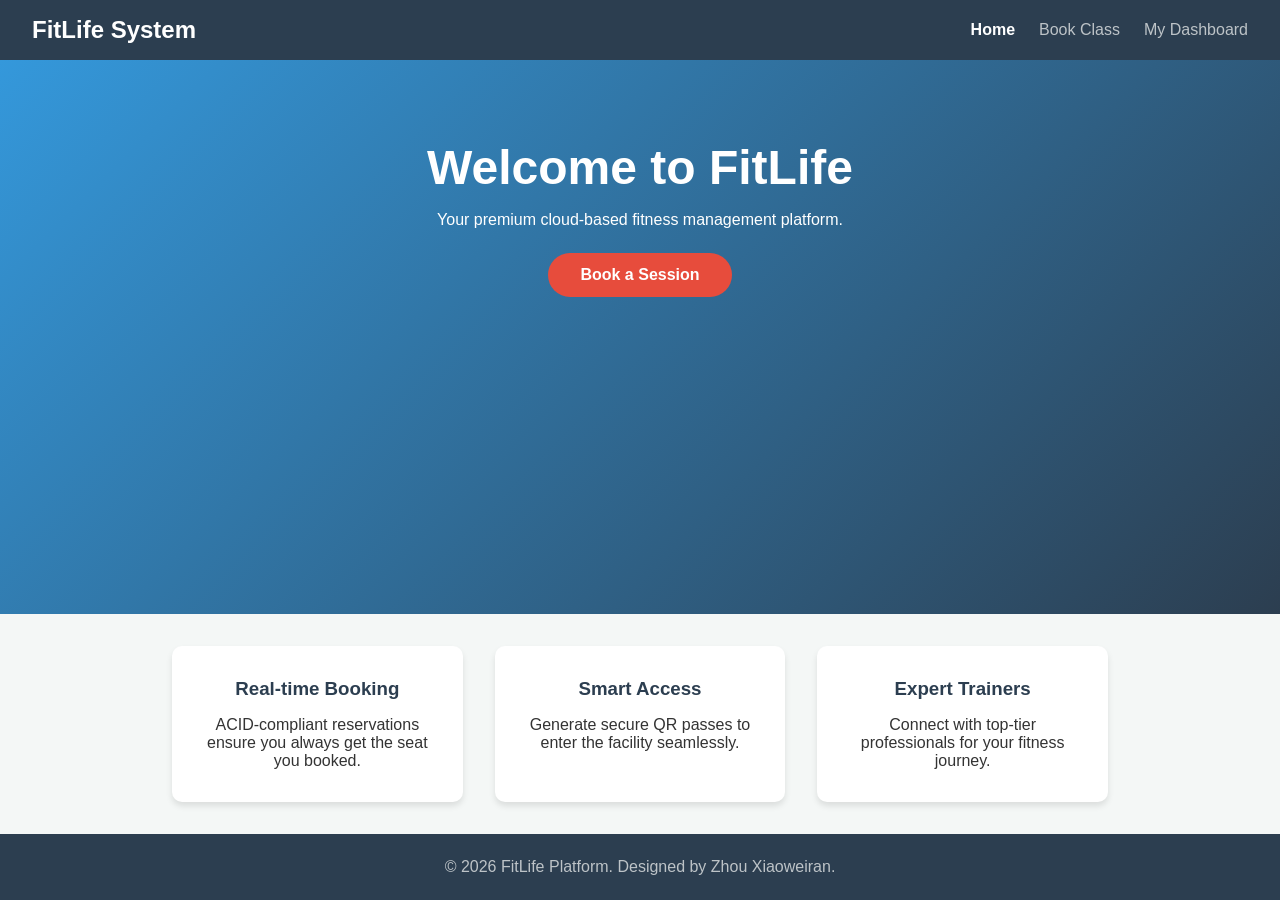
==== index.html @ 56607016 "Add files via upload" ====
<!DOCTYPE html>
<html lang="en">
<head>
    <meta charset="UTF-8">
    <meta name="viewport" content="width=device-width, initial-scale=1.0">
    <title>FitLife Cloud Fitness - Home</title>
    <link rel="stylesheet" href="style.css">
</head>
<body>
    <nav class="navbar">
        <div class="logo">FitLife System</div>
        <ul class="nav-links">
            <li><a href="index.html" class="active">Home</a></li>
            <li><a href="classes.html">Book Class</a></li>
            <li><a href="dashboard.html">My Dashboard</a></li>
        </ul>
    </nav>

    <header class="hero">
        <div class="hero-content">
            <h1>Welcome to FitLife</h1>
            <p>Your premium cloud-based fitness management platform.</p>
            <a href="classes.html" class="btn">Book a Session</a>
        </div>
    </header>

    <section class="features">
        <div class="card">
            <h3>Real-time Booking</h3>
            <p>ACID-compliant reservations ensure you always get the seat you booked.</p>
        </div>
        <div class="card">
            <h3>Smart Access</h3>
            <p>Generate secure QR passes to enter the facility seamlessly.</p>
        </div>
        <div class="card">
            <h3>Expert Trainers</h3>
            <p>Connect with top-tier professionals for your fitness journey.</p>
        </div>
    </section>

    <footer>
        <p>&copy; 2026 FitLife Platform. Designed by Zhou Xiaoweiran.</p>
    </footer>
</body>
</html>
---- style.css ----
* {
    margin: 0;
    padding: 0;
    box-sizing: border-box;
    font-family: 'Segoe UI', Tahoma, Geneva, Verdana, sans-serif;
}

body {
    background-color: #f4f7f6;
    color: #333;
    display: flex;
    flex-direction: column;
    min-height: 100vh;
}

.navbar {
    display: flex;
    justify-content: space-between;
    align-items: center;
    background-color: #2c3e50;
    padding: 1rem 2rem;
    color: white;
}

.logo {
    font-size: 1.5rem;
    font-weight: bold;
}

.nav-links {
    list-style: none;
    display: flex;
    gap: 1.5rem;
}

.nav-links a {
    color: #bdc3c7;
    text-decoration: none;
    transition: color 0.3s;
}

.nav-links a:hover, .nav-links a.active {
    color: #fff;
    font-weight: bold;
}

.hero {
    background: linear-gradient(135deg, #3498db, #2c3e50);
    color: white;
    text-align: center;
    padding: 5rem 2rem;
    flex-grow: 1;
}

.hero-content h1 {
    font-size: 3rem;
    margin-bottom: 1rem;
}

.btn {
    display: inline-block;
    padding: 0.8rem 2rem;
    background-color: #e74c3c;
    color: white;
    text-decoration: none;
    border-radius: 25px;
    margin-top: 1.5rem;
    font-weight: bold;
    transition: background 0.3s;
    border: none;
    cursor: pointer;
}

.btn:hover {
    background-color: #c0392b;
}

.container {
    padding: 3rem 2rem;
    max-width: 1000px;
    margin: 0 auto;
    flex-grow: 1;
    width: 100%;
}

.features, .class-list, .dashboard-grid {
    display: grid;
    grid-template-columns: repeat(auto-fit, minmax(250px, 1fr));
    gap: 2rem;
    padding: 2rem;
    max-width: 1000px;
    margin: 0 auto;
}

.card {
    background: white;
    padding: 2rem;
    border-radius: 10px;
    box-shadow: 0 4px 6px rgba(0,0,0,0.1);
    text-align: center;
}

.card h3 {
    color: #2c3e50;
    margin-bottom: 1rem;
}

.class-card {
    background: white;
    padding: 1.5rem;
    border-radius: 8px;
    box-shadow: 0 2px 5px rgba(0,0,0,0.1);
    display: flex;
    flex-direction: column;
    justify-content: space-between;
}

.class-card .meta {
    color: #7f8c8d;
    font-size: 0.9rem;
    margin: 1rem 0;
}

.badge {
    background-color: #3498db;
    color: white;
    padding: 0.2rem 0.5rem;
    border-radius: 4px;
    font-size: 0.8rem;
}
.badge.green { background-color: #2ecc71; }

.qr-card {
    display: flex;
    flex-direction: column;
    align-items: center;
}
.qr-placeholder {
    margin: 1rem 0;
    padding: 1rem;
    background: #ecf0f1;
    border-radius: 10px;
}

#myBookingsList {
    list-style: none;
    text-align: left;
}
#myBookingsList li {
    padding: 1rem 0;
    border-bottom: 1px solid #eee;
}

footer {
    text-align: center;
    padding: 1.5rem;
    background-color: #2c3e50;
    color: #bdc3c7;
    margin-top: auto;
}
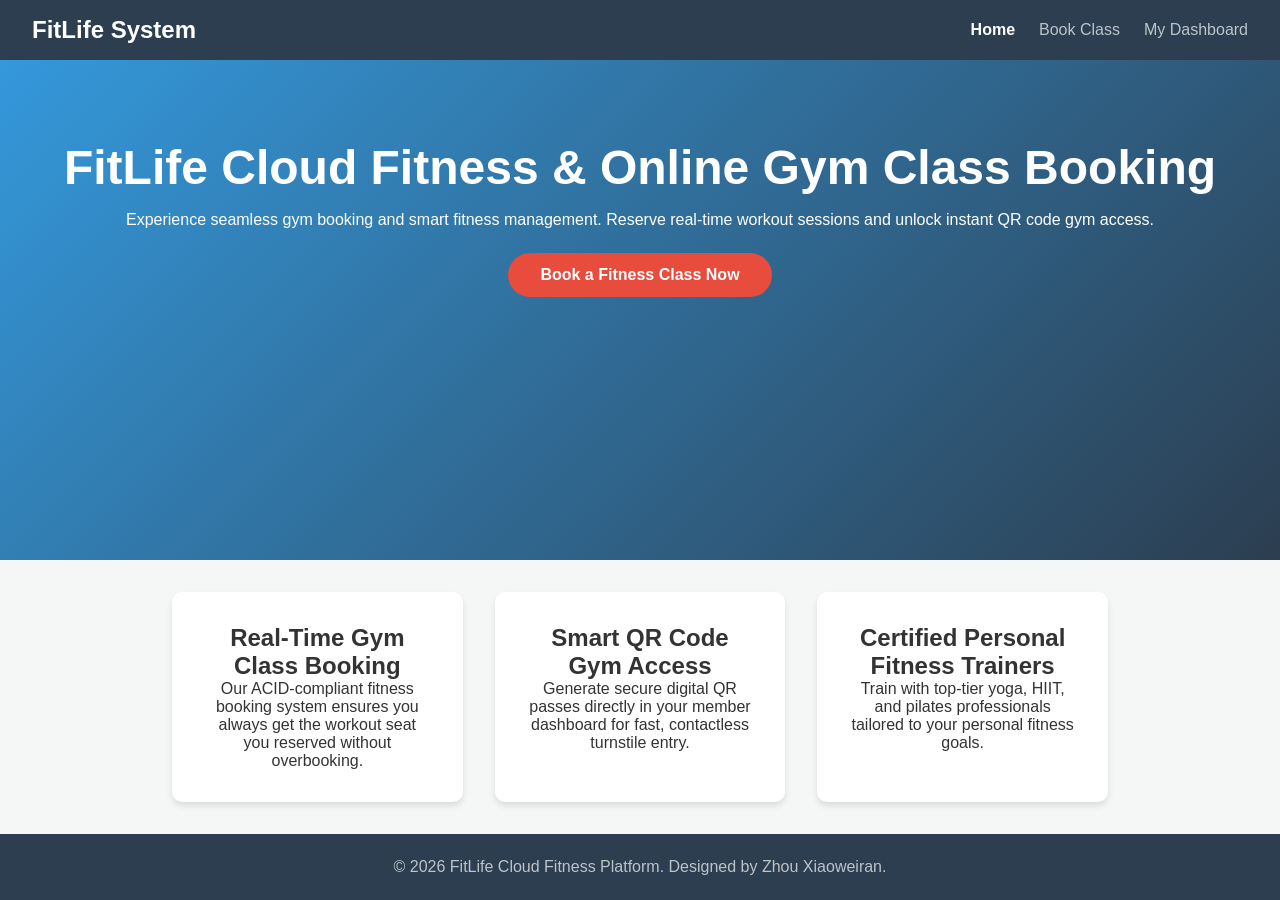
==== commit 294251d3: "Add files via upload" ====
--- a/index.html
+++ b/index.html
@@ -3,7 +3,8 @@
 <head>
     <meta charset="UTF-8">
     <meta name="viewport" content="width=device-width, initial-scale=1.0">
-    <title>FitLife Cloud Fitness - Home</title>
+    <title>FitLife Gym | Online Fitness Class Booking & Cloud Platform</title>
+    <meta name="description" content="Book gym classes online with FitLife. Real-time workout scheduling, smart QR code gym access, and expert fitness trainers. Reserve your spot today!">
     <link rel="stylesheet" href="style.css">
 </head>
 <body>
@@ -18,29 +19,29 @@
 
     <header class="hero">
         <div class="hero-content">
-            <h1>Welcome to FitLife</h1>
-            <p>Your premium cloud-based fitness management platform.</p>
-            <a href="classes.html" class="btn">Book a Session</a>
+            <h1>FitLife Cloud Fitness & Online Gym Class Booking</h1>
+            <p>Experience seamless gym booking and smart fitness management. Reserve real-time workout sessions and unlock instant QR code gym access.</p>
+            <a href="classes.html" class="btn">Book a Fitness Class Now</a>
         </div>
     </header>
 
     <section class="features">
         <div class="card">
-            <h3>Real-time Booking</h3>
-            <p>ACID-compliant reservations ensure you always get the seat you booked.</p>
+            <h2>Real-Time Gym Class Booking</h2>
+            <p>Our ACID-compliant fitness booking system ensures you always get the workout seat you reserved without overbooking.</p>
         </div>
         <div class="card">
-            <h3>Smart Access</h3>
-            <p>Generate secure QR passes to enter the facility seamlessly.</p>
+            <h2>Smart QR Code Gym Access</h2>
+            <p>Generate secure digital QR passes directly in your member dashboard for fast, contactless turnstile entry.</p>
         </div>
         <div class="card">
-            <h3>Expert Trainers</h3>
-            <p>Connect with top-tier professionals for your fitness journey.</p>
+            <h2>Certified Personal Fitness Trainers</h2>
+            <p>Train with top-tier yoga, HIIT, and pilates professionals tailored to your personal fitness goals.</p>
         </div>
     </section>
 
     <footer>
-        <p>&copy; 2026 FitLife Platform. Designed by Zhou Xiaoweiran.</p>
+        <p>&copy; 2026 FitLife Cloud Fitness Platform. Designed by Zhou Xiaoweiran.</p>
     </footer>
 </body>
 </html>
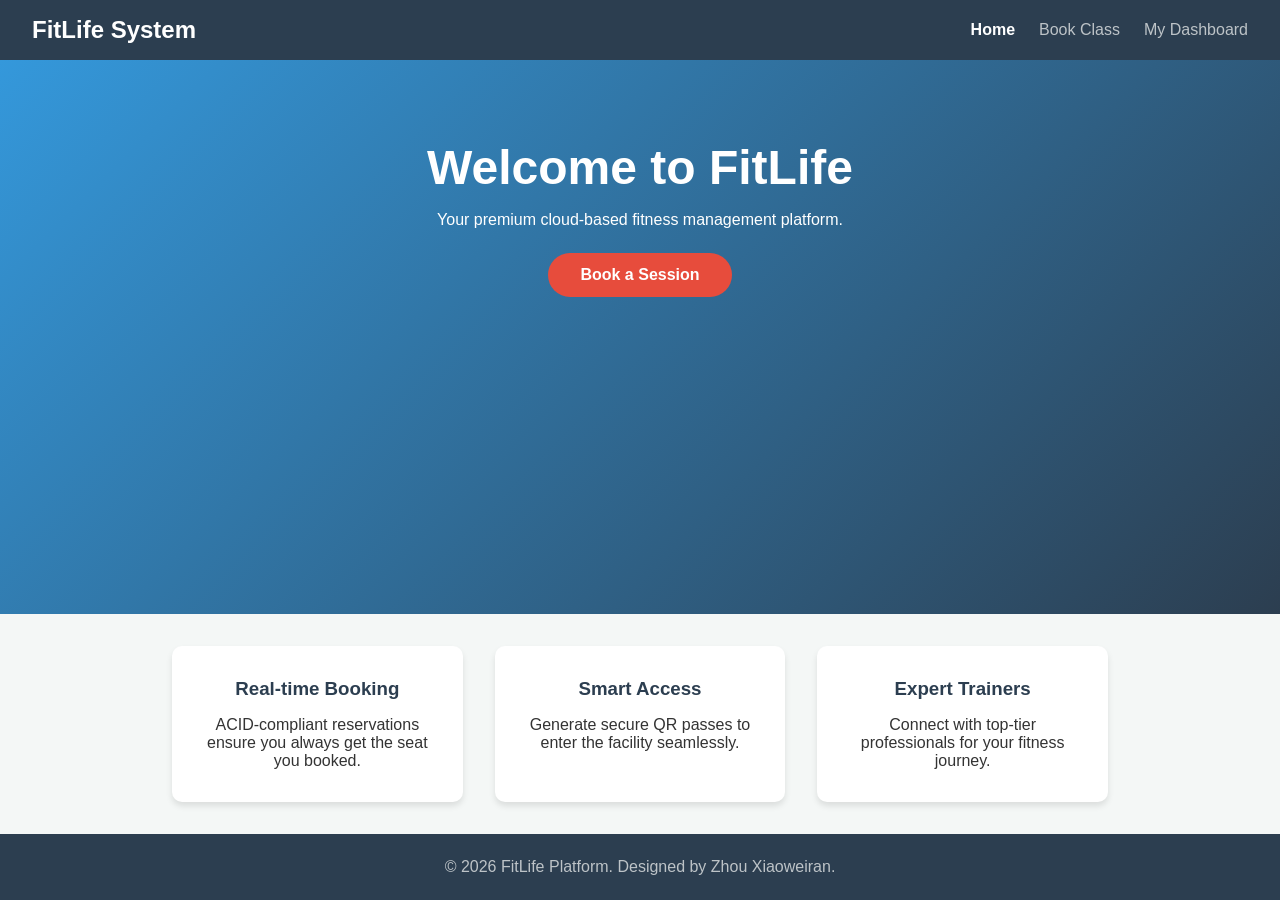
==== commit 0ff1fe10: "Add files via upload" ====
--- a/index.html
+++ b/index.html
@@ -3,8 +3,7 @@
 <head>
     <meta charset="UTF-8">
     <meta name="viewport" content="width=device-width, initial-scale=1.0">
-    <title>FitLife Gym | Online Fitness Class Booking & Cloud Platform</title>
-    <meta name="description" content="Book gym classes online with FitLife. Real-time workout scheduling, smart QR code gym access, and expert fitness trainers. Reserve your spot today!">
+    <title>FitLife Cloud Fitness - Home</title>
     <link rel="stylesheet" href="style.css">
 </head>
 <body>
@@ -19,29 +18,29 @@
 
     <header class="hero">
         <div class="hero-content">
-            <h1>FitLife Cloud Fitness & Online Gym Class Booking</h1>
-            <p>Experience seamless gym booking and smart fitness management. Reserve real-time workout sessions and unlock instant QR code gym access.</p>
-            <a href="classes.html" class="btn">Book a Fitness Class Now</a>
+            <h1>Welcome to FitLife</h1>
+            <p>Your premium cloud-based fitness management platform.</p>
+            <a href="classes.html" class="btn">Book a Session</a>
         </div>
     </header>
 
     <section class="features">
         <div class="card">
-            <h2>Real-Time Gym Class Booking</h2>
-            <p>Our ACID-compliant fitness booking system ensures you always get the workout seat you reserved without overbooking.</p>
+            <h3>Real-time Booking</h3>
+            <p>ACID-compliant reservations ensure you always get the seat you booked.</p>
         </div>
         <div class="card">
-            <h2>Smart QR Code Gym Access</h2>
-            <p>Generate secure digital QR passes directly in your member dashboard for fast, contactless turnstile entry.</p>
+            <h3>Smart Access</h3>
+            <p>Generate secure QR passes to enter the facility seamlessly.</p>
         </div>
         <div class="card">
-            <h2>Certified Personal Fitness Trainers</h2>
-            <p>Train with top-tier yoga, HIIT, and pilates professionals tailored to your personal fitness goals.</p>
+            <h3>Expert Trainers</h3>
+            <p>Connect with top-tier professionals for your fitness journey.</p>
         </div>
     </section>
 
     <footer>
-        <p>&copy; 2026 FitLife Cloud Fitness Platform. Designed by Zhou Xiaoweiran.</p>
+        <p>&copy; 2026 FitLife Platform. Designed by Zhou Xiaoweiran.</p>
     </footer>
 </body>
 </html>
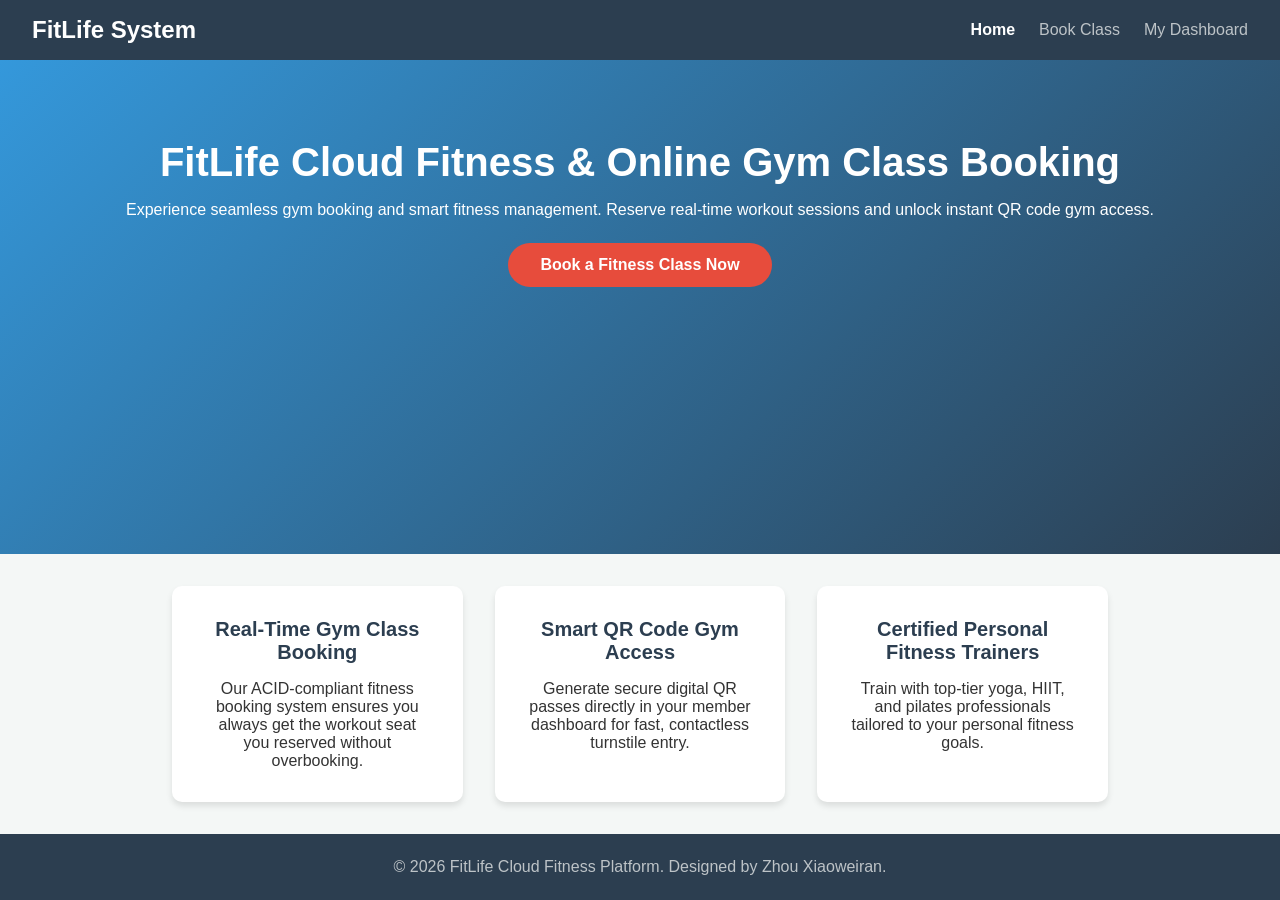
==== commit 3b23aa8f: "Add files via upload" ====
--- a/index.html
+++ b/index.html
@@ -3,7 +3,8 @@
 <head>
     <meta charset="UTF-8">
     <meta name="viewport" content="width=device-width, initial-scale=1.0">
-    <title>FitLife Cloud Fitness - Home</title>
+    <title>FitLife Gym | Online Fitness Class Booking & Cloud Platform</title>
+    <meta name="description" content="Book gym classes online with FitLife. Real-time workout scheduling, smart QR code gym access, and expert fitness trainers. Reserve your spot today!">
     <link rel="stylesheet" href="style.css">
 </head>
 <body>
@@ -18,29 +19,29 @@
 
     <header class="hero">
         <div class="hero-content">
-            <h1>Welcome to FitLife</h1>
-            <p>Your premium cloud-based fitness management platform.</p>
-            <a href="classes.html" class="btn">Book a Session</a>
+            <h1>FitLife Cloud Fitness & Online Gym Class Booking</h1>
+            <p>Experience seamless gym booking and smart fitness management. Reserve real-time workout sessions and unlock instant QR code gym access.</p>
+            <a href="classes.html" class="btn">Book a Fitness Class Now</a>
         </div>
     </header>
 
     <section class="features">
         <div class="card">
-            <h3>Real-time Booking</h3>
-            <p>ACID-compliant reservations ensure you always get the seat you booked.</p>
+            <h2>Real-Time Gym Class Booking</h2>
+            <p>Our ACID-compliant fitness booking system ensures you always get the workout seat you reserved without overbooking.</p>
         </div>
         <div class="card">
-            <h3>Smart Access</h3>
-            <p>Generate secure QR passes to enter the facility seamlessly.</p>
+            <h2>Smart QR Code Gym Access</h2>
+            <p>Generate secure digital QR passes directly in your member dashboard for fast, contactless turnstile entry.</p>
         </div>
         <div class="card">
-            <h3>Expert Trainers</h3>
-            <p>Connect with top-tier professionals for your fitness journey.</p>
+            <h2>Certified Personal Fitness Trainers</h2>
+            <p>Train with top-tier yoga, HIIT, and pilates professionals tailored to your personal fitness goals.</p>
         </div>
     </section>
 
     <footer>
-        <p>&copy; 2026 FitLife Platform. Designed by Zhou Xiaoweiran.</p>
+        <p>&copy; 2026 FitLife Cloud Fitness Platform. Designed by Zhou Xiaoweiran.</p>
     </footer>
 </body>
 </html>
--- a/style.css
+++ b/style.css
@@ -53,7 +53,7 @@
 }
 
 .hero-content h1 {
-    font-size: 3rem;
+    font-size: 2.5rem;
     margin-bottom: 1rem;
 }
 
@@ -100,9 +100,10 @@
     text-align: center;
 }
 
-.card h3 {
+.card h2, .card h3 {
     color: #2c3e50;
     margin-bottom: 1rem;
+    font-size: 1.25rem;
 }
 
 .class-card {
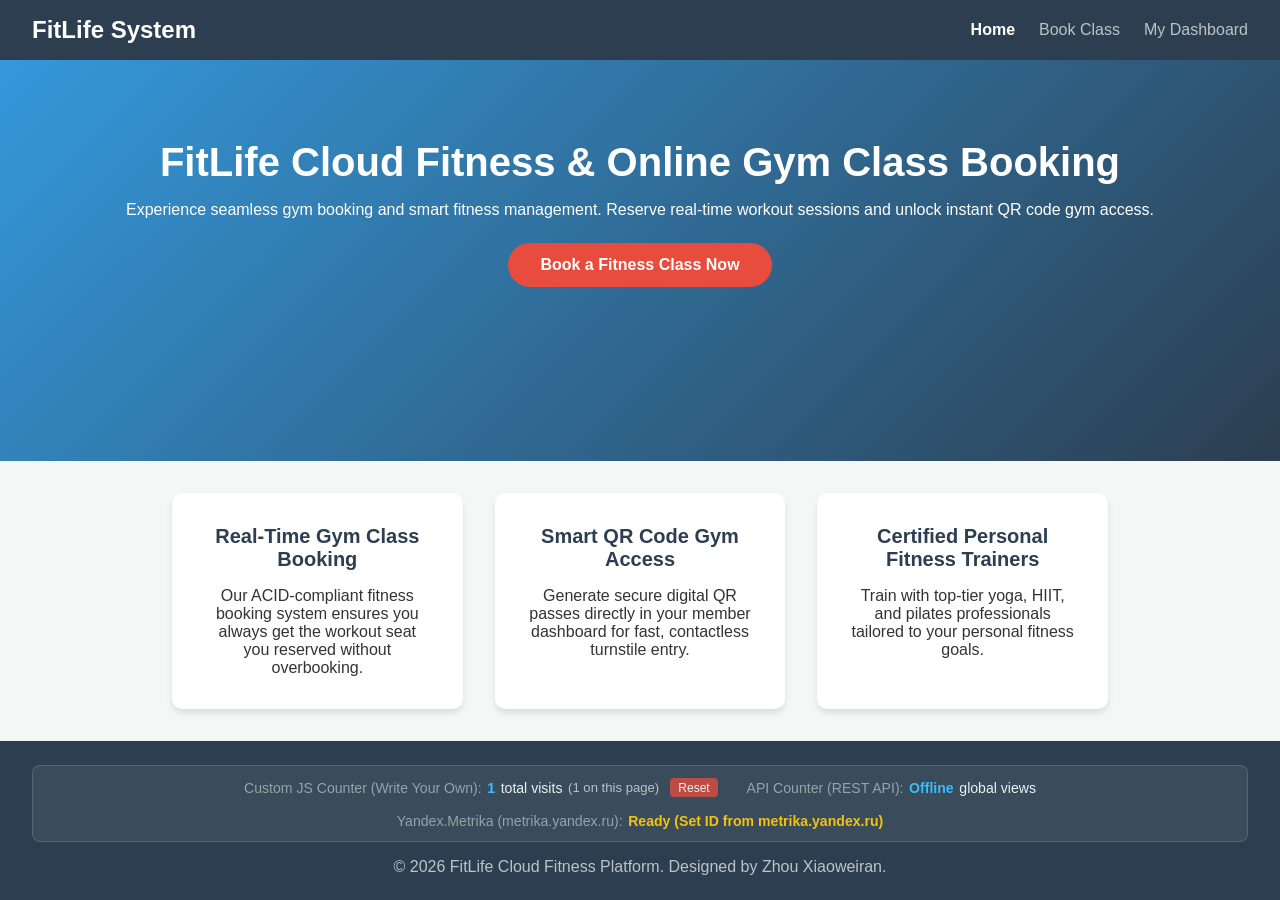
==== commit 2fd96f05: "Add files via upload" ====
--- a/index.html
+++ b/index.html
@@ -6,8 +6,28 @@
     <title>FitLife Gym | Online Fitness Class Booking & Cloud Platform</title>
     <meta name="description" content="Book gym classes online with FitLife. Real-time workout scheduling, smart QR code gym access, and expert fitness trainers. Reserve your spot today!">
     <link rel="stylesheet" href="style.css">
+    <!-- Yandex.Metrika counter (https://metrika.yandex.ru) -->
+    <!-- TODO: Replace 0 with your real Counter ID from metrika.yandex.ru (e.g., 98765432) -->
+    <script type="text/javascript">
+        window.YANDEX_METRIKA_ID = 0;
+        if (window.YANDEX_METRIKA_ID) {
+            (function(m,e,t,r,i,k,a){m[i]=m[i]||function(){(m[i].a=m[i].a||[]).push(arguments)};
+            m[i].l=1*new Date();
+            for (var j = 0; j < document.scripts.length; j++) {if (document.scripts[j].src === r) { return; }}
+            k=e.createElement(t),a=e.getElementsByTagName(t)[0],k.async=1,k.src=r,a.parentNode.insertBefore(k,a)})
+            (window, document, "script", "https://mc.yandex.ru/metrika/tag.js", "ym");
+
+            ym(window.YANDEX_METRIKA_ID, "init", {
+                clickmap: true,
+                trackLinks: true,
+                accurateTrackBounce: true,
+                webvisor: true
+            });
+        }
+    </script>
+    <!-- /Yandex.Metrika counter -->
 </head>
-<body>
+<body data-page="home">
     <nav class="navbar">
         <div class="logo">FitLife System</div>
         <ul class="nav-links">
@@ -41,7 +61,25 @@
     </section>
 
     <footer>
+        <div class="counter-bar" aria-label="Website Visitor Counters">
+            <div class="counter-item">
+                <span class="counter-label">Custom JS Counter (Write Your Own):</span>
+                <strong id="customTotalVisits">0</strong> total visits
+                <span class="counter-sub">(<span id="customPageVisits">0</span> on this page)</span>
+                <button type="button" class="counter-reset-btn" onclick="resetCustomCounter()">Reset</button>
+            </div>
+            <div class="counter-item">
+                <span class="counter-label">API Counter (REST API):</span>
+                <strong id="apiGlobalVisits">Loading...</strong> global views
+            </div>
+            <div class="counter-item">
+                <span class="counter-label">Yandex.Metrika (metrika.yandex.ru):</span>
+                <strong id="yandexStatus">Ready (Add ID)</strong>
+            </div>
+        </div>
         <p>&copy; 2026 FitLife Cloud Fitness Platform. Designed by Zhou Xiaoweiran.</p>
     </footer>
+
+    <script src="script.js"></script>
 </body>
 </html>
--- a/style.css
+++ b/style.css
@@ -154,8 +154,58 @@
 
 footer {
     text-align: center;
-    padding: 1.5rem;
+    padding: 1.5rem 2rem;
     background-color: #2c3e50;
     color: #bdc3c7;
     margin-top: auto;
-}+}
+
+/* Visitor Counter Bar Styles */
+.counter-bar {
+    display: flex;
+    flex-wrap: wrap;
+    justify-content: center;
+    gap: 1rem 1.8rem;
+    margin-bottom: 1rem;
+    padding: 0.75rem 1.2rem;
+    background-color: rgba(255, 255, 255, 0.07);
+    border: 1px solid rgba(255, 255, 255, 0.14);
+    border-radius: 8px;
+    font-size: 0.88rem;
+    color: #ecf0f1;
+}
+
+.counter-item {
+    display: flex;
+    align-items: center;
+    gap: 0.35rem;
+}
+
+.counter-label {
+    color: #95a5a6;
+}
+
+.counter-item strong {
+    color: #38bdf8;
+}
+
+.counter-sub {
+    color: #bdc3c7;
+    font-size: 0.82rem;
+}
+
+.counter-reset-btn {
+    margin-left: 0.35rem;
+    padding: 0.15rem 0.5rem;
+    font-size: 0.75rem;
+    color: #ecf0f1;
+    background-color: rgba(231, 76, 60, 0.75);
+    border: none;
+    border-radius: 4px;
+    cursor: pointer;
+    transition: background-color 0.2s;
+}
+
+.counter-reset-btn:hover {
+    background-color: #e74c3c;
+}
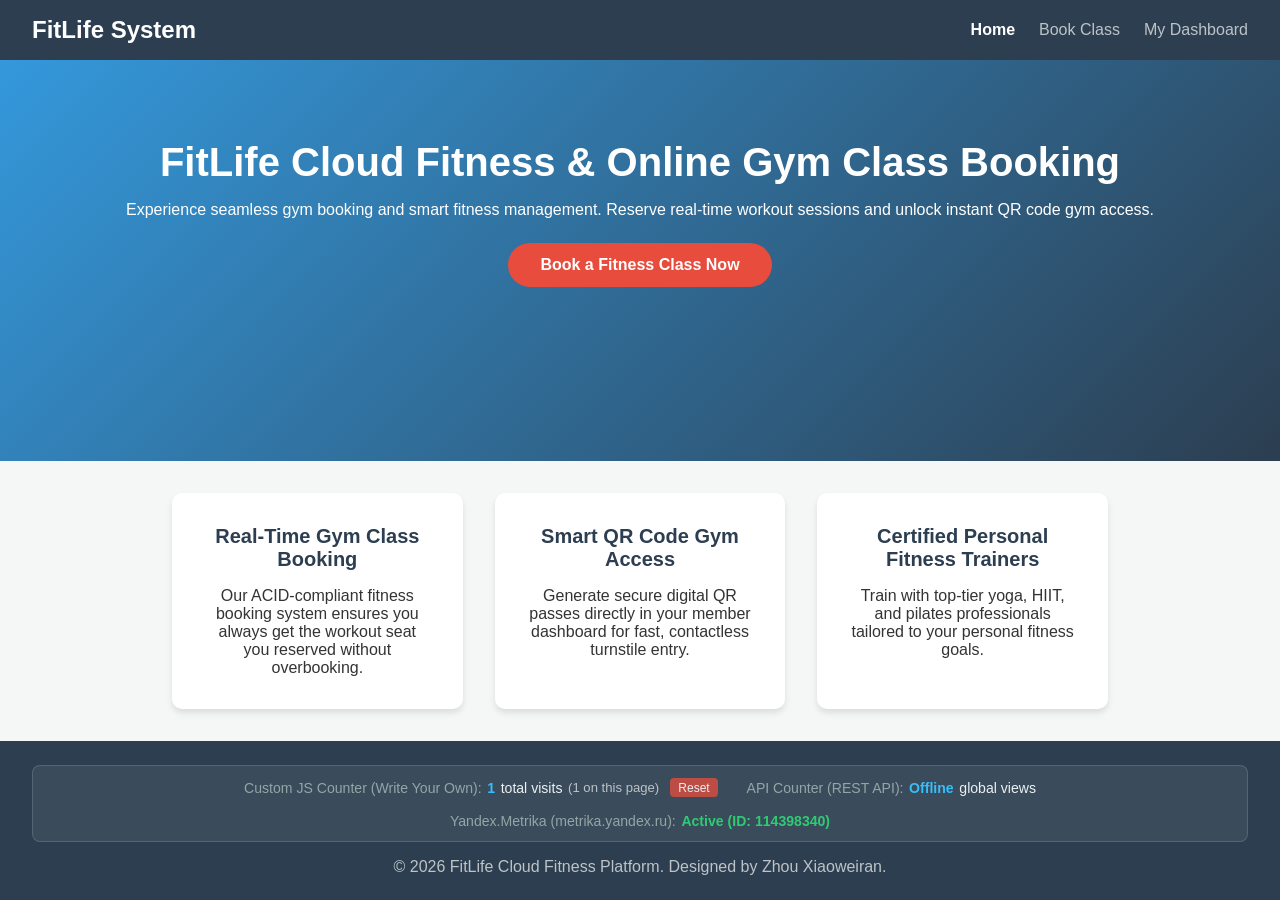
==== commit 401752f9: "Add files via upload" ====
--- a/index.html
+++ b/index.html
@@ -7,24 +7,22 @@
     <meta name="description" content="Book gym classes online with FitLife. Real-time workout scheduling, smart QR code gym access, and expert fitness trainers. Reserve your spot today!">
     <link rel="stylesheet" href="style.css">
     <!-- Yandex.Metrika counter (https://metrika.yandex.ru) -->
-    <!-- TODO: Replace 0 with your real Counter ID from metrika.yandex.ru (e.g., 98765432) -->
     <script type="text/javascript">
-        window.YANDEX_METRIKA_ID = 0;
-        if (window.YANDEX_METRIKA_ID) {
-            (function(m,e,t,r,i,k,a){m[i]=m[i]||function(){(m[i].a=m[i].a||[]).push(arguments)};
-            m[i].l=1*new Date();
-            for (var j = 0; j < document.scripts.length; j++) {if (document.scripts[j].src === r) { return; }}
-            k=e.createElement(t),a=e.getElementsByTagName(t)[0],k.async=1,k.src=r,a.parentNode.insertBefore(k,a)})
-            (window, document, "script", "https://mc.yandex.ru/metrika/tag.js", "ym");
+        window.YANDEX_METRIKA_ID = 114398340;
+        (function(m,e,t,r,i,k,a){m[i]=m[i]||function(){(m[i].a=m[i].a||[]).push(arguments)};
+        m[i].l=1*new Date();
+        for (var j = 0; j < document.scripts.length; j++) {if (document.scripts[j].src === r) { return; }}
+        k=e.createElement(t),a=e.getElementsByTagName(t)[0],k.async=1,k.src=r,a.parentNode.insertBefore(k,a)})
+        (window, document, "script", "https://mc.yandex.ru/metrika/tag.js", "ym");
 
-            ym(window.YANDEX_METRIKA_ID, "init", {
-                clickmap: true,
-                trackLinks: true,
-                accurateTrackBounce: true,
-                webvisor: true
-            });
-        }
+        ym(114398340, "init", {
+            clickmap: true,
+            trackLinks: true,
+            accurateTrackBounce: true,
+            webvisor: true
+        });
     </script>
+    <noscript><div><img src="https://mc.yandex.ru/watch/114398340" style="position:absolute; left:-9999px;" alt="" /></div></noscript>
     <!-- /Yandex.Metrika counter -->
 </head>
 <body data-page="home">
@@ -74,7 +72,7 @@
             </div>
             <div class="counter-item">
                 <span class="counter-label">Yandex.Metrika (metrika.yandex.ru):</span>
-                <strong id="yandexStatus">Ready (Add ID)</strong>
+                <strong id="yandexStatus">Active (ID: 114398340)</strong>
             </div>
         </div>
         <p>&copy; 2026 FitLife Cloud Fitness Platform. Designed by Zhou Xiaoweiran.</p>
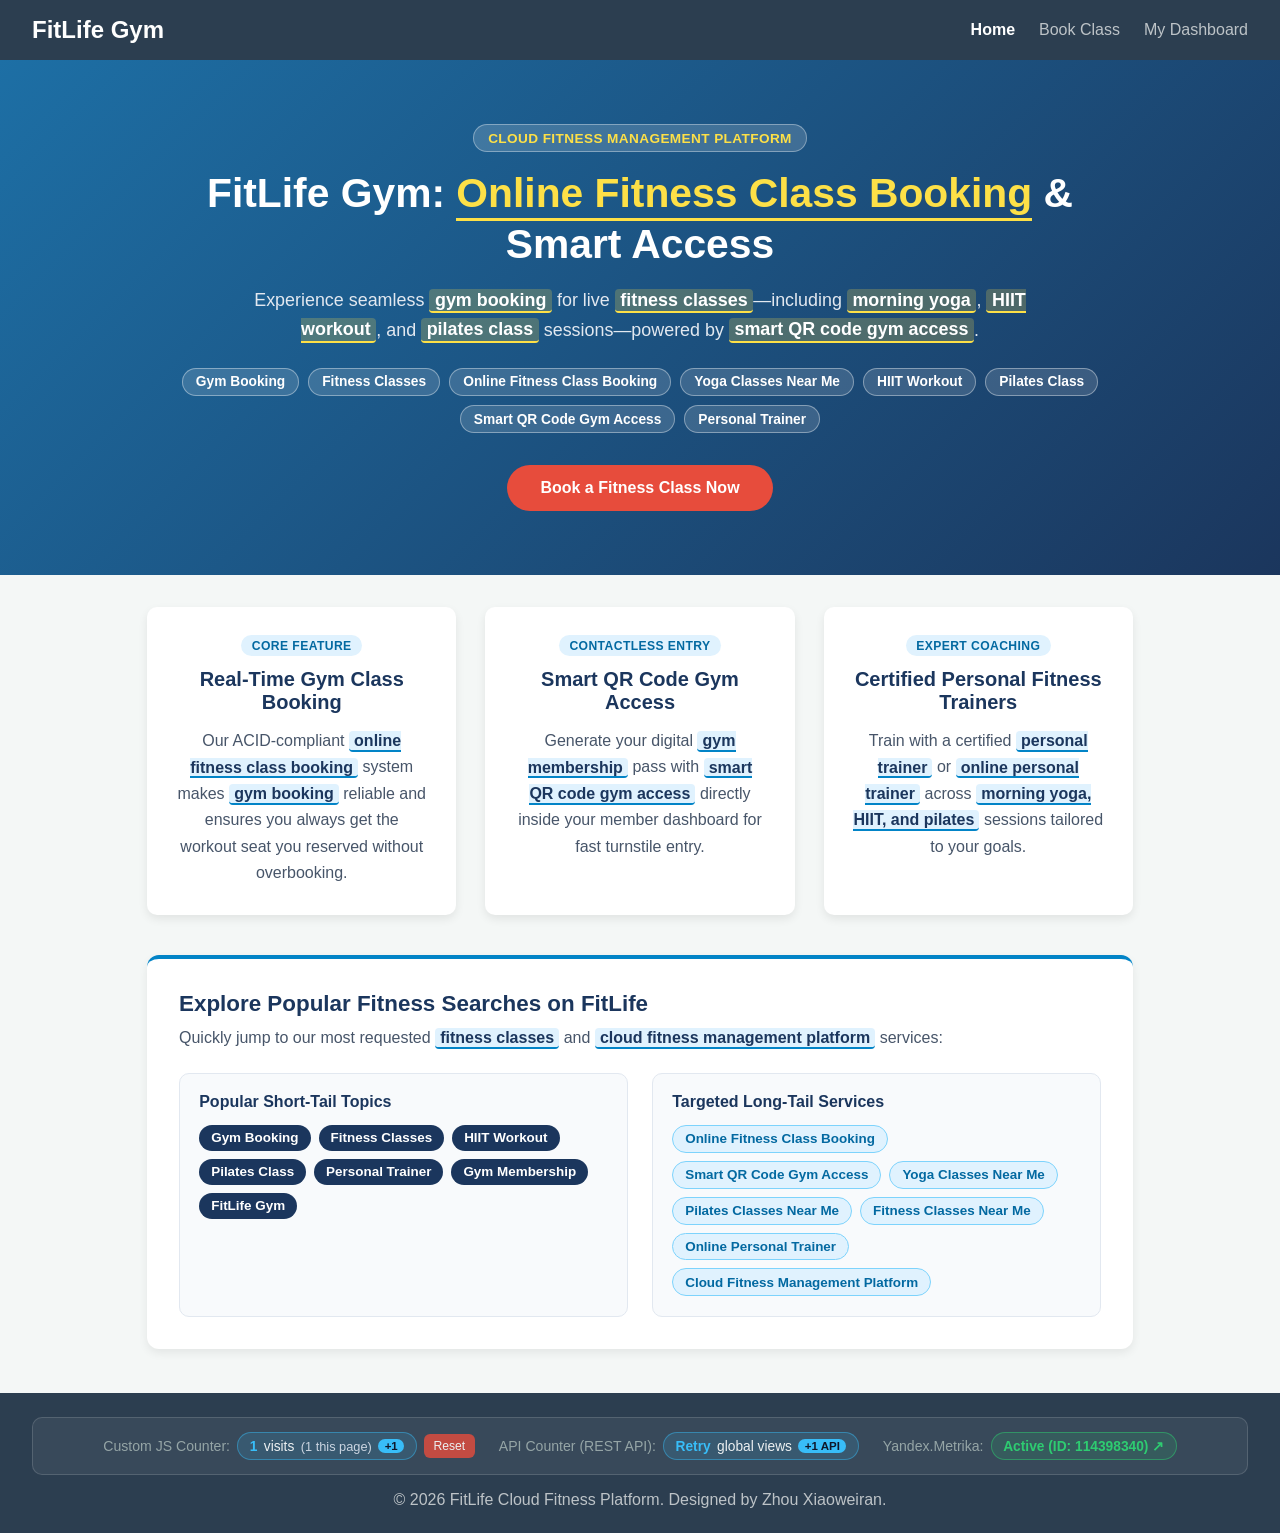
==== commit 4d327232: "Add files via upload" ====
--- a/index.html
+++ b/index.html
@@ -5,7 +5,7 @@
     <meta name="viewport" content="width=device-width, initial-scale=1.0">
     <title>FitLife Gym | Online Fitness Class Booking & Cloud Platform</title>
     <meta name="description" content="Book gym classes online with FitLife. Real-time workout scheduling, smart QR code gym access, and expert fitness trainers. Reserve your spot today!">
-    <link rel="stylesheet" href="style.css">
+    <link rel="stylesheet" href="style.css?v=4">
     <!-- Yandex.Metrika counter (https://metrika.yandex.ru) -->
     <script type="text/javascript">
         window.YANDEX_METRIKA_ID = 114398340;
@@ -27,7 +27,7 @@
 </head>
 <body data-page="home">
     <nav class="navbar">
-        <div class="logo">FitLife System</div>
+        <div class="logo">FitLife Gym</div>
         <ul class="nav-links">
             <li><a href="index.html" class="active">Home</a></li>
             <li><a href="classes.html">Book Class</a></li>
@@ -37,47 +37,117 @@
 
     <header class="hero">
         <div class="hero-content">
-            <h1>FitLife Cloud Fitness & Online Gym Class Booking</h1>
-            <p>Experience seamless gym booking and smart fitness management. Reserve real-time workout sessions and unlock instant QR code gym access.</p>
+            <div class="hero-badge">Cloud Fitness Management Platform</div>
+            <h1>FitLife Gym: <span class="kw-hero">Online Fitness Class Booking</span> &amp; Smart Access</h1>
+            <p class="hero-subtitle">
+                Experience seamless <strong class="kw-hero-inline">gym booking</strong> for live
+                <strong class="kw-hero-inline">fitness classes</strong>—including
+                <strong class="kw-hero-inline">morning yoga</strong>, <strong class="kw-hero-inline">HIIT workout</strong>, and
+                <strong class="kw-hero-inline">pilates class</strong> sessions—powered by
+                <strong class="kw-hero-inline">smart QR code gym access</strong>.
+            </p>
+            <div class="hero-keywords" aria-label="Featured Fitness Topics">
+                <a href="classes.html" class="kw-tag">Gym Booking</a>
+                <a href="classes.html" class="kw-tag">Fitness Classes</a>
+                <a href="classes.html" class="kw-tag">Online Fitness Class Booking</a>
+                <a href="classes.html?filter=yoga" class="kw-tag">Yoga Classes Near Me</a>
+                <a href="classes.html?filter=hiit" class="kw-tag">HIIT Workout</a>
+                <a href="classes.html?filter=pilates" class="kw-tag">Pilates Class</a>
+                <a href="dashboard.html" class="kw-tag">Smart QR Code Gym Access</a>
+                <a href="index.html#trainers" class="kw-tag">Personal Trainer</a>
+            </div>
             <a href="classes.html" class="btn">Book a Fitness Class Now</a>
         </div>
     </header>
 
     <section class="features">
         <div class="card">
+            <span class="card-tag">Core Feature</span>
             <h2>Real-Time Gym Class Booking</h2>
-            <p>Our ACID-compliant fitness booking system ensures you always get the workout seat you reserved without overbooking.</p>
+            <p>
+                Our ACID-compliant <strong class="kw">online fitness class booking</strong> system makes
+                <strong class="kw">gym booking</strong> reliable and ensures you always get the workout seat you reserved without overbooking.
+            </p>
         </div>
         <div class="card">
+            <span class="card-tag">Contactless Entry</span>
             <h2>Smart QR Code Gym Access</h2>
-            <p>Generate secure digital QR passes directly in your member dashboard for fast, contactless turnstile entry.</p>
+            <p>
+                Generate your digital <strong class="kw">gym membership</strong> pass with
+                <strong class="kw">smart QR code gym access</strong> directly inside your member dashboard for fast turnstile entry.
+            </p>
         </div>
-        <div class="card">
+        <div class="card" id="trainers">
+            <span class="card-tag">Expert Coaching</span>
             <h2>Certified Personal Fitness Trainers</h2>
-            <p>Train with top-tier yoga, HIIT, and pilates professionals tailored to your personal fitness goals.</p>
+            <p>
+                Train with a certified <strong class="kw">personal trainer</strong> or <strong class="kw">online personal trainer</strong>
+                across <strong class="kw">morning yoga, HIIT, and pilates</strong> sessions tailored to your goals.
+            </p>
+        </div>
+    </section>
+
+    <section class="seo-highlights">
+        <div class="seo-highlights-inner">
+            <h2>Explore Popular Fitness Searches on FitLife</h2>
+            <p>Quickly jump to our most requested <strong class="kw">fitness classes</strong> and <strong class="kw">cloud fitness management platform</strong> services:</p>
+            <div class="seo-columns">
+                <div class="seo-col">
+                    <h3>Popular Short-Tail Topics</h3>
+                    <div class="topic-pills">
+                        <a href="classes.html" class="topic-pill short">Gym Booking</a>
+                        <a href="classes.html" class="topic-pill short">Fitness Classes</a>
+                        <a href="classes.html?filter=hiit" class="topic-pill short">HIIT Workout</a>
+                        <a href="classes.html?filter=pilates" class="topic-pill short">Pilates Class</a>
+                        <a href="index.html#trainers" class="topic-pill short">Personal Trainer</a>
+                        <a href="dashboard.html" class="topic-pill short">Gym Membership</a>
+                        <a href="index.html" class="topic-pill short">FitLife Gym</a>
+                    </div>
+                </div>
+                <div class="seo-col">
+                    <h3>Targeted Long-Tail Services</h3>
+                    <div class="topic-pills">
+                        <a href="classes.html" class="topic-pill long">Online Fitness Class Booking</a>
+                        <a href="dashboard.html" class="topic-pill long">Smart QR Code Gym Access</a>
+                        <a href="classes.html?filter=yoga" class="topic-pill long">Yoga Classes Near Me</a>
+                        <a href="classes.html?filter=pilates" class="topic-pill long">Pilates Classes Near Me</a>
+                        <a href="classes.html" class="topic-pill long">Fitness Classes Near Me</a>
+                        <a href="index.html#trainers" class="topic-pill long">Online Personal Trainer</a>
+                        <a href="index.html" class="topic-pill long">Cloud Fitness Management Platform</a>
+                    </div>
+                </div>
+            </div>
         </div>
     </section>
 
     <footer>
         <div class="counter-bar" aria-label="Website Visitor Counters">
             <div class="counter-item">
-                <span class="counter-label">Custom JS Counter (Write Your Own):</span>
-                <strong id="customTotalVisits">0</strong> total visits
-                <span class="counter-sub">(<span id="customPageVisits">0</span> on this page)</span>
+                <span class="counter-label">Custom JS Counter:</span>
+                <button type="button" class="counter-pill-btn" onclick="incrementCustomCounter()" title="Click to add +1 visit locally">
+                    <strong id="customTotalVisits">0</strong> visits
+                    <span class="counter-sub">(<span id="customPageVisits">0</span> this page)</span>
+                    <span class="pill-tag">+1</span>
+                </button>
                 <button type="button" class="counter-reset-btn" onclick="resetCustomCounter()">Reset</button>
             </div>
             <div class="counter-item">
                 <span class="counter-label">API Counter (REST API):</span>
-                <strong id="apiGlobalVisits">Loading...</strong> global views
+                <button type="button" class="counter-pill-btn api-btn" id="apiCounterBtn" onclick="hitApiCounter(true)" title="Click to send a live API request (+1 global view)">
+                    <strong id="apiGlobalVisits">Loading...</strong> global views
+                    <span class="pill-tag">+1 API</span>
+                </button>
             </div>
             <div class="counter-item">
-                <span class="counter-label">Yandex.Metrika (metrika.yandex.ru):</span>
-                <strong id="yandexStatus">Active (ID: 114398340)</strong>
+                <span class="counter-label">Yandex.Metrika:</span>
+                <a class="counter-pill-link" id="yandexStatus" href="https://metrika.yandex.ru/dashboard?id=114398340" target="_blank" rel="noopener noreferrer" title="Open Yandex.Metrika Analytics Dashboard">
+                    Active (ID: 114398340) ↗
+                </a>
             </div>
         </div>
         <p>&copy; 2026 FitLife Cloud Fitness Platform. Designed by Zhou Xiaoweiran.</p>
     </footer>
 
-    <script src="script.js"></script>
+    <script src="script.js?v=4"></script>
 </body>
 </html>
--- a/style.css
+++ b/style.css
@@ -45,81 +45,351 @@
 }
 
 .hero {
-    background: linear-gradient(135deg, #3498db, #2c3e50);
+    background: linear-gradient(135deg, #1d6fa5, #1b365d);
     color: white;
     text-align: center;
-    padding: 5rem 2rem;
-    flex-grow: 1;
+    padding: 4rem 2rem;
+}
+
+.hero-content {
+    max-width: 920px;
+    margin: 0 auto;
+}
+
+.hero-badge {
+    display: inline-block;
+    padding: 0.35rem 0.9rem;
+    margin-bottom: 1rem;
+    border-radius: 999px;
+    background-color: rgba(255, 255, 255, 0.16);
+    border: 1px solid rgba(255, 255, 255, 0.35);
+    color: #fde047;
+    font-size: 0.85rem;
+    font-weight: 700;
+    letter-spacing: 0.4px;
+    text-transform: uppercase;
 }
 
 .hero-content h1 {
-    font-size: 2.5rem;
+    font-size: 2.55rem;
     margin-bottom: 1rem;
+    line-height: 1.25;
+}
+
+.hero-subtitle {
+    font-size: 1.12rem;
+    line-height: 1.65;
+    max-width: 780px;
+    margin: 0 auto 1.4rem;
+    color: #e2e8f0;
+}
+
+/* Prominent Keyword Highlight Styles */
+.kw-hero {
+    color: #fde047;
+    border-bottom: 3px solid #fde047;
+    padding-bottom: 2px;
+}
+
+.kw-hero-inline {
+    color: #ffffff;
+    background-color: rgba(253, 224, 71, 0.22);
+    border-bottom: 2px solid #fde047;
+    padding: 0.08rem 0.35rem;
+    border-radius: 4px;
+    font-weight: 700;
+}
+
+.kw-title {
+    color: #1d6fa5;
+    background: linear-gradient(to top, rgba(56, 189, 248, 0.26) 35%, transparent 35%);
+    padding: 0 0.2rem;
+}
+
+.kw {
+    color: #1b365d;
+    background-color: #e0f2fe;
+    border-bottom: 2px solid #0284c7;
+    padding: 0.05rem 0.32rem;
+    border-radius: 4px;
+    font-weight: 700;
+}
+
+.hero-keywords {
+    display: flex;
+    flex-wrap: wrap;
+    justify-content: center;
+    gap: 0.55rem;
+    margin: 1.2rem auto 0.6rem;
+}
+
+.kw-tag {
+    display: inline-block;
+    padding: 0.36rem 0.82rem;
+    border-radius: 999px;
+    background-color: rgba(255, 255, 255, 0.14);
+    border: 1px solid rgba(255, 255, 255, 0.38);
+    color: #ffffff;
+    font-size: 0.86rem;
+    font-weight: 600;
+    text-decoration: none;
+    transition: background-color 0.2s, transform 0.15s;
+}
+
+.kw-tag:hover {
+    background-color: #fde047;
+    border-color: #fde047;
+    color: #1b365d;
+    transform: translateY(-1px);
 }
 
 .btn {
     display: inline-block;
-    padding: 0.8rem 2rem;
+    padding: 0.85rem 2.1rem;
     background-color: #e74c3c;
     color: white;
     text-decoration: none;
     border-radius: 25px;
-    margin-top: 1.5rem;
+    margin-top: 1.4rem;
     font-weight: bold;
-    transition: background 0.3s;
+    transition: background 0.3s, transform 0.15s;
     border: none;
     cursor: pointer;
 }
 
 .btn:hover {
     background-color: #c0392b;
+    transform: translateY(-1px);
 }
 
 .container {
-    padding: 3rem 2rem;
-    max-width: 1000px;
+    padding: 2.5rem 2rem;
+    max-width: 1050px;
     margin: 0 auto;
     flex-grow: 1;
     width: 100%;
 }
 
+.page-banner {
+    background: white;
+    padding: 1.8rem 2rem;
+    border-radius: 12px;
+    box-shadow: 0 3px 10px rgba(0, 0, 0, 0.06);
+    margin-bottom: 1.8rem;
+    border-left: 5px solid #1d6fa5;
+}
+
+.page-banner h1 {
+    font-size: 1.95rem;
+    color: #1b365d;
+    margin: 0.4rem 0 0.8rem;
+    line-height: 1.3;
+}
+
+.page-intro {
+    color: #475569;
+    line-height: 1.65;
+    margin-bottom: 1rem;
+    font-size: 1rem;
+}
+
 .features, .class-list, .dashboard-grid {
     display: grid;
-    grid-template-columns: repeat(auto-fit, minmax(250px, 1fr));
-    gap: 2rem;
+    grid-template-columns: repeat(auto-fit, minmax(260px, 1fr));
+    gap: 1.8rem;
     padding: 2rem;
-    max-width: 1000px;
+    max-width: 1050px;
     margin: 0 auto;
+}
+
+.class-list, .dashboard-grid {
+    padding: 0;
 }
 
 .card {
     background: white;
+    padding: 1.8rem;
+    border-radius: 10px;
+    box-shadow: 0 4px 10px rgba(0, 0, 0, 0.08);
+    text-align: center;
+}
+
+.card p {
+    line-height: 1.65;
+    color: #475569;
+}
+
+.card-tag {
+    display: inline-block;
+    padding: 0.22rem 0.65rem;
+    margin-bottom: 0.7rem;
+    border-radius: 999px;
+    background-color: #e0f2fe;
+    color: #0369a1;
+    font-size: 0.76rem;
+    font-weight: 700;
+    text-transform: uppercase;
+    letter-spacing: 0.4px;
+}
+
+.card h2, .card h3 {
+    color: #1b365d;
+    margin-bottom: 0.9rem;
+    font-size: 1.25rem;
+}
+
+/* SEO Topics Showcase Section */
+.seo-highlights {
+    padding: 0.5rem 2rem 2.8rem;
+    max-width: 1050px;
+    width: 100%;
+    margin: 0 auto;
+}
+
+.seo-highlights-inner {
+    background: white;
     padding: 2rem;
+    border-radius: 12px;
+    box-shadow: 0 4px 10px rgba(0, 0, 0, 0.07);
+    border-top: 4px solid #0284c7;
+}
+
+.seo-highlights-inner h2 {
+    color: #1b365d;
+    margin-bottom: 0.5rem;
+    font-size: 1.4rem;
+}
+
+.seo-highlights-inner > p {
+    color: #475569;
+    margin-bottom: 1.4rem;
+    line-height: 1.6;
+}
+
+.seo-columns {
+    display: grid;
+    grid-template-columns: repeat(auto-fit, minmax(280px, 1fr));
+    gap: 1.5rem;
+}
+
+.seo-col {
+    background-color: #f8fafc;
+    border: 1px solid #e2e8f0;
     border-radius: 10px;
-    box-shadow: 0 4px 6px rgba(0,0,0,0.1);
-    text-align: center;
-}
-
-.card h2, .card h3 {
-    color: #2c3e50;
-    margin-bottom: 1rem;
-    font-size: 1.25rem;
+    padding: 1.2rem;
+}
+
+.seo-col h3 {
+    font-size: 1rem;
+    color: #1b365d;
+    margin-bottom: 0.85rem;
+}
+
+.topic-pills {
+    display: flex;
+    flex-wrap: wrap;
+    gap: 0.5rem;
+}
+
+.centered-pills {
+    justify-content: center;
+    margin-top: 0.8rem;
+}
+
+.topic-pill {
+    display: inline-block;
+    padding: 0.34rem 0.75rem;
+    border-radius: 999px;
+    font-size: 0.84rem;
+    font-weight: 600;
+    text-decoration: none;
+    transition: transform 0.15s, opacity 0.2s;
+}
+
+.topic-pill:hover {
+    transform: translateY(-1px);
+    opacity: 0.9;
+}
+
+.topic-pill.short {
+    background-color: #1b365d;
+    color: #ffffff;
+}
+
+.topic-pill.long {
+    background-color: #e0f2fe;
+    color: #0369a1;
+    border: 1px solid #7dd3fc;
+}
+
+.static-pill {
+    cursor: default;
+}
+
+/* Filter Bar on Classes Page */
+.filter-bar {
+    display: flex;
+    flex-wrap: wrap;
+    gap: 0.6rem;
+    margin-top: 0.8rem;
+}
+
+.filter-btn {
+    padding: 0.45rem 0.95rem;
+    border-radius: 999px;
+    border: 1.5px solid #0284c7;
+    background-color: #f0f9ff;
+    color: #0369a1;
+    font-size: 0.88rem;
+    font-weight: 600;
+    cursor: pointer;
+    transition: all 0.2s;
+}
+
+.filter-btn:hover,
+.filter-btn.active {
+    background-color: #0284c7;
+    color: #ffffff;
 }
 
 .class-card {
     background: white;
     padding: 1.5rem;
-    border-radius: 8px;
-    box-shadow: 0 2px 5px rgba(0,0,0,0.1);
+    border-radius: 10px;
+    box-shadow: 0 3px 8px rgba(0, 0, 0, 0.08);
     display: flex;
     flex-direction: column;
     justify-content: space-between;
 }
 
+.class-card h3 {
+    color: #1b365d;
+    font-size: 1.25rem;
+    margin-bottom: 0.5rem;
+}
+
+.class-kw-tags {
+    display: flex;
+    flex-wrap: wrap;
+    gap: 0.4rem;
+    margin-bottom: 0.6rem;
+}
+
+.class-kw-tag {
+    display: inline-block;
+    padding: 0.18rem 0.55rem;
+    border-radius: 6px;
+    background-color: #e0f2fe;
+    color: #0369a1;
+    font-size: 0.76rem;
+    font-weight: 700;
+}
+
 .class-card .meta {
-    color: #7f8c8d;
-    font-size: 0.9rem;
-    margin: 1rem 0;
+    color: #64748b;
+    font-size: 0.92rem;
+    margin: 0.8rem 0;
+    line-height: 1.6;
 }
 
 .badge {
@@ -131,6 +401,15 @@
 }
 .badge.green { background-color: #2ecc71; }
 
+.inline-link {
+    color: #0284c7;
+    font-weight: 600;
+    text-decoration: none;
+}
+.inline-link:hover {
+    text-decoration: underline;
+}
+
 .qr-card {
     display: flex;
     flex-direction: column;
@@ -141,6 +420,12 @@
     padding: 1rem;
     background: #ecf0f1;
     border-radius: 10px;
+}
+
+.small-text {
+    font-size: 0.9rem;
+    color: #475569;
+    line-height: 1.5;
 }
 
 #myBookingsList {
@@ -160,17 +445,18 @@
     margin-top: auto;
 }
 
-/* Visitor Counter Bar Styles */
+/* Visitor Counter Bar Styles (Clickable Controls) */
 .counter-bar {
     display: flex;
     flex-wrap: wrap;
     justify-content: center;
-    gap: 1rem 1.8rem;
+    align-items: center;
+    gap: 0.9rem 1.5rem;
     margin-bottom: 1rem;
-    padding: 0.75rem 1.2rem;
-    background-color: rgba(255, 255, 255, 0.07);
+    padding: 0.85rem 1.2rem;
+    background-color: rgba(255, 255, 255, 0.06);
     border: 1px solid rgba(255, 255, 255, 0.14);
-    border-radius: 8px;
+    border-radius: 10px;
     font-size: 0.88rem;
     color: #ecf0f1;
 }
@@ -178,30 +464,84 @@
 .counter-item {
     display: flex;
     align-items: center;
-    gap: 0.35rem;
+    gap: 0.45rem;
+    flex-wrap: wrap;
+    justify-content: center;
 }
 
 .counter-label {
     color: #95a5a6;
 }
 
-.counter-item strong {
+.counter-pill-btn,
+.counter-pill-link {
+    display: inline-flex;
+    align-items: center;
+    gap: 0.4rem;
+    padding: 0.32rem 0.72rem;
+    border-radius: 999px;
+    background-color: rgba(56, 189, 248, 0.14);
+    border: 1px solid rgba(56, 189, 248, 0.45);
+    color: #ecf0f1;
+    font-size: 0.86rem;
+    text-decoration: none;
+    cursor: pointer;
+    transition: background-color 0.2s, border-color 0.2s, transform 0.1s;
+}
+
+.counter-pill-btn:hover,
+.counter-pill-link:hover {
+    background-color: rgba(56, 189, 248, 0.28);
+    border-color: #38bdf8;
+}
+
+.counter-pill-btn:active,
+.counter-pill-link:active {
+    transform: scale(0.97);
+}
+
+.counter-pill-btn:disabled {
+    opacity: 0.65;
+    cursor: wait;
+}
+
+.counter-pill-btn strong {
     color: #38bdf8;
 }
 
+.counter-pill-link {
+    background-color: rgba(46, 204, 113, 0.14);
+    border-color: rgba(46, 204, 113, 0.5);
+    color: #2ecc71;
+    font-weight: 600;
+}
+
+.counter-pill-link:hover {
+    background-color: rgba(46, 204, 113, 0.28);
+    border-color: #2ecc71;
+}
+
+.pill-tag {
+    padding: 0.08rem 0.4rem;
+    border-radius: 999px;
+    background-color: #38bdf8;
+    color: #0f172a;
+    font-size: 0.72rem;
+    font-weight: 700;
+}
+
 .counter-sub {
-    color: #bdc3c7;
-    font-size: 0.82rem;
+    color: #cbd5e1;
+    font-size: 0.8rem;
 }
 
 .counter-reset-btn {
-    margin-left: 0.35rem;
-    padding: 0.15rem 0.5rem;
-    font-size: 0.75rem;
+    padding: 0.3rem 0.6rem;
+    font-size: 0.76rem;
     color: #ecf0f1;
-    background-color: rgba(231, 76, 60, 0.75);
+    background-color: rgba(231, 76, 60, 0.8);
     border: none;
-    border-radius: 4px;
+    border-radius: 6px;
     cursor: pointer;
     transition: background-color 0.2s;
 }
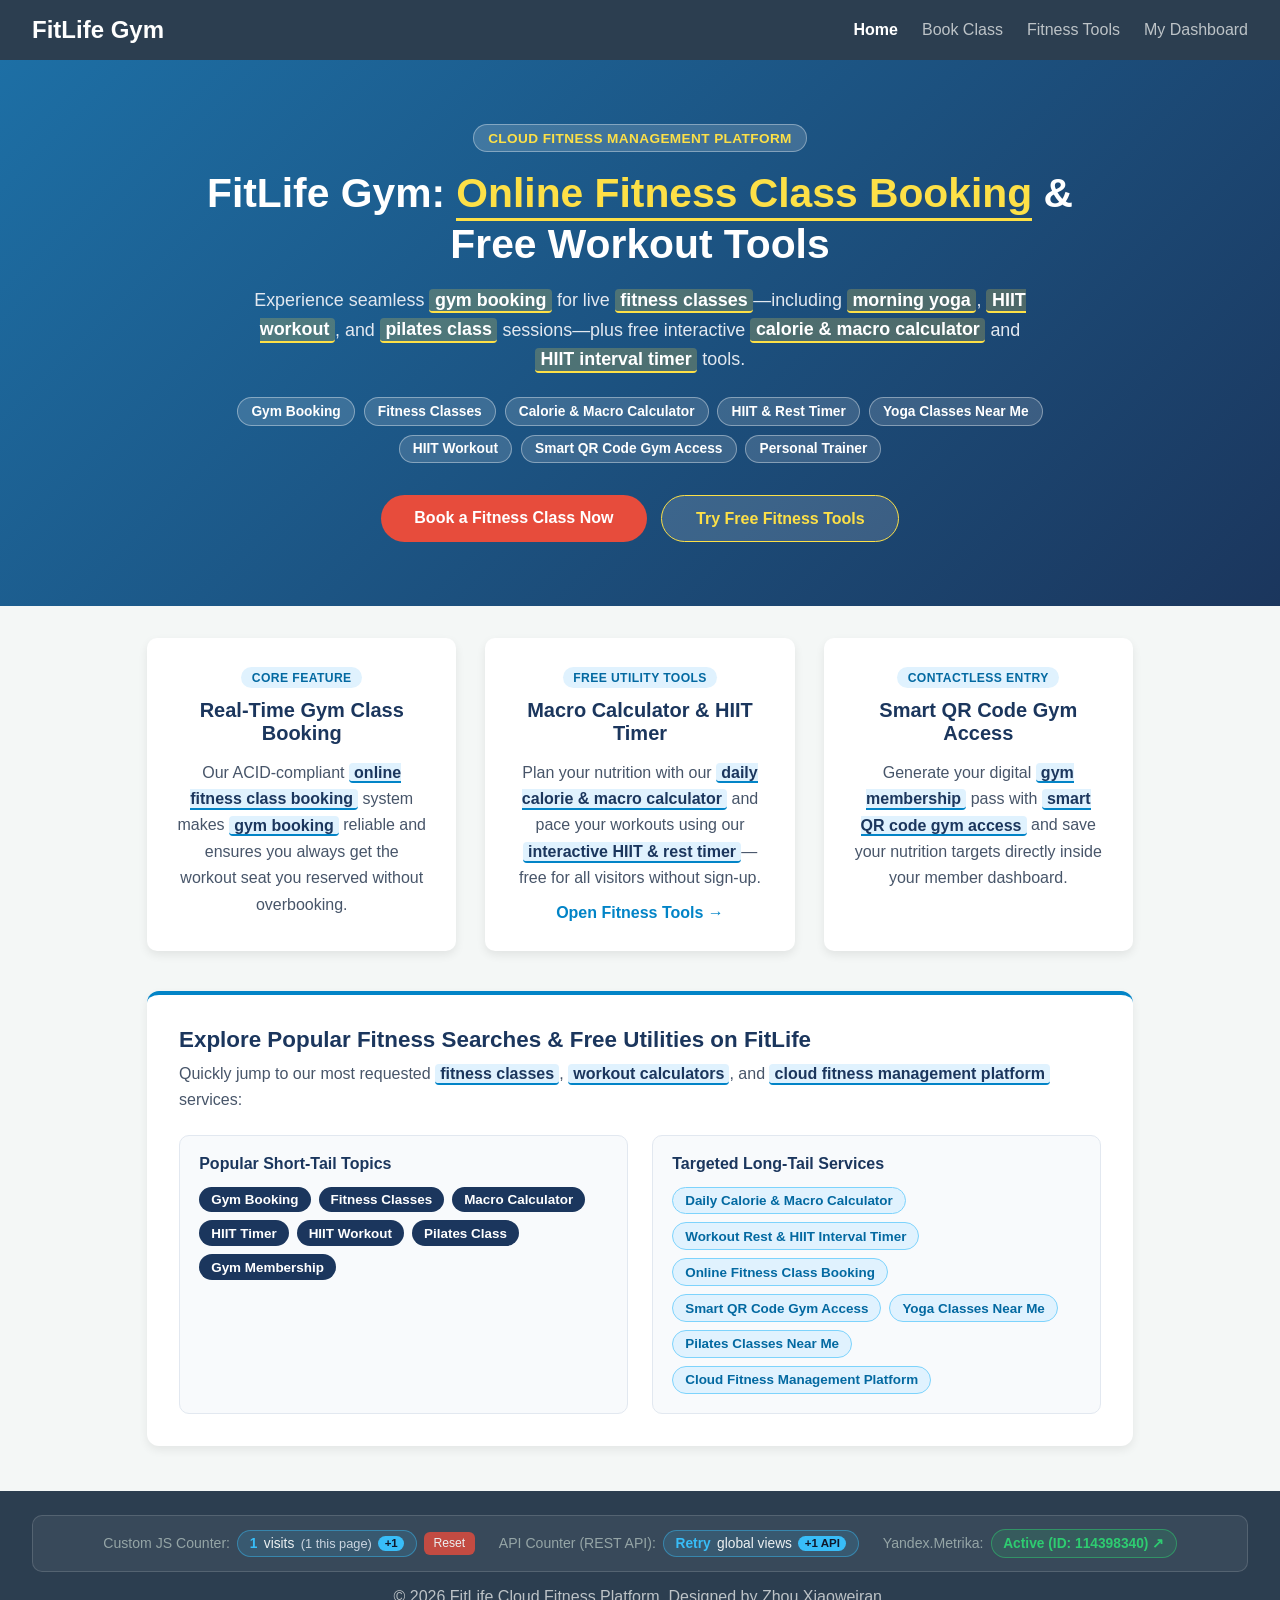
==== commit 18100931: "Add files via upload" ====
--- a/index.html
+++ b/index.html
@@ -3,9 +3,9 @@
 <head>
     <meta charset="UTF-8">
     <meta name="viewport" content="width=device-width, initial-scale=1.0">
-    <title>FitLife Gym | Online Fitness Class Booking & Cloud Platform</title>
-    <meta name="description" content="Book gym classes online with FitLife. Real-time workout scheduling, smart QR code gym access, and expert fitness trainers. Reserve your spot today!">
-    <link rel="stylesheet" href="style.css?v=4">
+    <title>FitLife Gym | Online Fitness Class Booking, Macro Calculator &amp; Cloud Platform</title>
+    <meta name="description" content="Book gym classes online with FitLife, calculate daily macros and calorie targets, and use our interactive HIIT &amp; rest interval timer. Smart QR code gym access included.">
+    <link rel="stylesheet" href="style.css?v=5">
     <!-- Yandex.Metrika counter (https://metrika.yandex.ru) -->
     <script type="text/javascript">
         window.YANDEX_METRIKA_ID = 114398340;
@@ -31,6 +31,7 @@
         <ul class="nav-links">
             <li><a href="index.html" class="active">Home</a></li>
             <li><a href="classes.html">Book Class</a></li>
+            <li><a href="tools.html">Fitness Tools</a></li>
             <li><a href="dashboard.html">My Dashboard</a></li>
         </ul>
     </nav>
@@ -38,25 +39,28 @@
     <header class="hero">
         <div class="hero-content">
             <div class="hero-badge">Cloud Fitness Management Platform</div>
-            <h1>FitLife Gym: <span class="kw-hero">Online Fitness Class Booking</span> &amp; Smart Access</h1>
+            <h1>FitLife Gym: <span class="kw-hero">Online Fitness Class Booking</span> &amp; Free Workout Tools</h1>
             <p class="hero-subtitle">
                 Experience seamless <strong class="kw-hero-inline">gym booking</strong> for live
                 <strong class="kw-hero-inline">fitness classes</strong>—including
                 <strong class="kw-hero-inline">morning yoga</strong>, <strong class="kw-hero-inline">HIIT workout</strong>, and
-                <strong class="kw-hero-inline">pilates class</strong> sessions—powered by
-                <strong class="kw-hero-inline">smart QR code gym access</strong>.
+                <strong class="kw-hero-inline">pilates class</strong> sessions—plus free interactive
+                <strong class="kw-hero-inline">calorie &amp; macro calculator</strong> and <strong class="kw-hero-inline">HIIT interval timer</strong> tools.
             </p>
             <div class="hero-keywords" aria-label="Featured Fitness Topics">
                 <a href="classes.html" class="kw-tag">Gym Booking</a>
                 <a href="classes.html" class="kw-tag">Fitness Classes</a>
-                <a href="classes.html" class="kw-tag">Online Fitness Class Booking</a>
+                <a href="tools.html#macro-tool" class="kw-tag">Calorie &amp; Macro Calculator</a>
+                <a href="tools.html#interval-tool" class="kw-tag">HIIT &amp; Rest Timer</a>
                 <a href="classes.html?filter=yoga" class="kw-tag">Yoga Classes Near Me</a>
                 <a href="classes.html?filter=hiit" class="kw-tag">HIIT Workout</a>
-                <a href="classes.html?filter=pilates" class="kw-tag">Pilates Class</a>
                 <a href="dashboard.html" class="kw-tag">Smart QR Code Gym Access</a>
                 <a href="index.html#trainers" class="kw-tag">Personal Trainer</a>
             </div>
-            <a href="classes.html" class="btn">Book a Fitness Class Now</a>
+            <div class="hero-cta-group">
+                <a href="classes.html" class="btn">Book a Fitness Class Now</a>
+                <a href="tools.html" class="btn btn-secondary">Try Free Fitness Tools</a>
+            </div>
         </div>
     </header>
 
@@ -70,49 +74,50 @@
             </p>
         </div>
         <div class="card">
+            <span class="card-tag">Free Utility Tools</span>
+            <h2>Macro Calculator &amp; HIIT Timer</h2>
+            <p>
+                Plan your nutrition with our <strong class="kw">daily calorie &amp; macro calculator</strong> and pace your workouts using our
+                <strong class="kw">interactive HIIT &amp; rest timer</strong>—free for all visitors without sign-up.
+            </p>
+            <a href="tools.html" class="inline-link" style="display:inline-block;margin-top:0.8rem;">Open Fitness Tools &rarr;</a>
+        </div>
+        <div class="card" id="trainers">
             <span class="card-tag">Contactless Entry</span>
             <h2>Smart QR Code Gym Access</h2>
             <p>
                 Generate your digital <strong class="kw">gym membership</strong> pass with
-                <strong class="kw">smart QR code gym access</strong> directly inside your member dashboard for fast turnstile entry.
-            </p>
-        </div>
-        <div class="card" id="trainers">
-            <span class="card-tag">Expert Coaching</span>
-            <h2>Certified Personal Fitness Trainers</h2>
-            <p>
-                Train with a certified <strong class="kw">personal trainer</strong> or <strong class="kw">online personal trainer</strong>
-                across <strong class="kw">morning yoga, HIIT, and pilates</strong> sessions tailored to your goals.
+                <strong class="kw">smart QR code gym access</strong> and save your nutrition targets directly inside your member dashboard.
             </p>
         </div>
     </section>
 
     <section class="seo-highlights">
         <div class="seo-highlights-inner">
-            <h2>Explore Popular Fitness Searches on FitLife</h2>
-            <p>Quickly jump to our most requested <strong class="kw">fitness classes</strong> and <strong class="kw">cloud fitness management platform</strong> services:</p>
+            <h2>Explore Popular Fitness Searches &amp; Free Utilities on FitLife</h2>
+            <p>Quickly jump to our most requested <strong class="kw">fitness classes</strong>, <strong class="kw">workout calculators</strong>, and <strong class="kw">cloud fitness management platform</strong> services:</p>
             <div class="seo-columns">
                 <div class="seo-col">
                     <h3>Popular Short-Tail Topics</h3>
                     <div class="topic-pills">
                         <a href="classes.html" class="topic-pill short">Gym Booking</a>
                         <a href="classes.html" class="topic-pill short">Fitness Classes</a>
+                        <a href="tools.html#macro-tool" class="topic-pill short">Macro Calculator</a>
+                        <a href="tools.html#interval-tool" class="topic-pill short">HIIT Timer</a>
                         <a href="classes.html?filter=hiit" class="topic-pill short">HIIT Workout</a>
                         <a href="classes.html?filter=pilates" class="topic-pill short">Pilates Class</a>
-                        <a href="index.html#trainers" class="topic-pill short">Personal Trainer</a>
                         <a href="dashboard.html" class="topic-pill short">Gym Membership</a>
-                        <a href="index.html" class="topic-pill short">FitLife Gym</a>
                     </div>
                 </div>
                 <div class="seo-col">
                     <h3>Targeted Long-Tail Services</h3>
                     <div class="topic-pills">
+                        <a href="tools.html#macro-tool" class="topic-pill long">Daily Calorie &amp; Macro Calculator</a>
+                        <a href="tools.html#interval-tool" class="topic-pill long">Workout Rest &amp; HIIT Interval Timer</a>
                         <a href="classes.html" class="topic-pill long">Online Fitness Class Booking</a>
                         <a href="dashboard.html" class="topic-pill long">Smart QR Code Gym Access</a>
                         <a href="classes.html?filter=yoga" class="topic-pill long">Yoga Classes Near Me</a>
                         <a href="classes.html?filter=pilates" class="topic-pill long">Pilates Classes Near Me</a>
-                        <a href="classes.html" class="topic-pill long">Fitness Classes Near Me</a>
-                        <a href="index.html#trainers" class="topic-pill long">Online Personal Trainer</a>
                         <a href="index.html" class="topic-pill long">Cloud Fitness Management Platform</a>
                     </div>
                 </div>
@@ -148,6 +153,6 @@
         <p>&copy; 2026 FitLife Cloud Fitness Platform. Designed by Zhou Xiaoweiran.</p>
     </footer>
 
-    <script src="script.js?v=4"></script>
+    <script src="script.js?v=5"></script>
 </body>
-</html>+</html>
--- a/style.css
+++ b/style.css
@@ -549,3 +549,316 @@
 .counter-reset-btn:hover {
     background-color: #e74c3c;
 }
+
+
+/* ==========================================
+   Fitness Tools Page & Hero Secondary CTA
+   ========================================== */
+.hero-cta-group {
+    display: flex;
+    flex-wrap: wrap;
+    justify-content: center;
+    gap: 0.9rem;
+    margin-top: 0.4rem;
+}
+
+.btn-secondary {
+    background-color: rgba(255, 255, 255, 0.14);
+    border: 1.5px solid #fde047;
+    color: #fde047;
+}
+
+.btn-secondary:hover {
+    background-color: #fde047;
+    color: #1b365d;
+}
+
+.tools-grid {
+    display: grid;
+    grid-template-columns: repeat(auto-fit, minmax(430px, 1fr));
+    gap: 1.8rem;
+}
+
+@media (max-width: 520px) {
+    .tools-grid {
+        grid-template-columns: 1fr;
+    }
+}
+
+.tool-card {
+    background: white;
+    padding: 1.8rem;
+    border-radius: 12px;
+    box-shadow: 0 4px 12px rgba(0, 0, 0, 0.08);
+    border-top: 4px solid #1d6fa5;
+    display: flex;
+    flex-direction: column;
+    justify-content: space-between;
+}
+
+.tool-header h2 {
+    color: #1b365d;
+    font-size: 1.35rem;
+    margin-bottom: 0.45rem;
+}
+
+.tool-subtitle {
+    color: #475569;
+    font-size: 0.94rem;
+    line-height: 1.6;
+    margin-bottom: 1.2rem;
+}
+
+.tool-form {
+    display: flex;
+    flex-direction: column;
+    gap: 0.85rem;
+}
+
+.form-row {
+    display: grid;
+    grid-template-columns: 1fr 1fr;
+    gap: 0.85rem;
+}
+
+.timer-inputs {
+    grid-template-columns: repeat(3, 1fr);
+    margin-top: 0.9rem;
+}
+
+.form-group {
+    display: flex;
+    flex-direction: column;
+    text-align: left;
+}
+
+.form-group label {
+    font-size: 0.82rem;
+    font-weight: 700;
+    color: #1b365d;
+    margin-bottom: 0.3rem;
+}
+
+.form-group input,
+.form-group select {
+    padding: 0.55rem 0.7rem;
+    border: 1.5px solid #cbd5e1;
+    border-radius: 8px;
+    font-size: 0.92rem;
+    color: #1e293b;
+    background-color: #f8fafc;
+    transition: border-color 0.2s, background-color 0.2s;
+}
+
+.form-group input:focus,
+.form-group select:focus {
+    outline: none;
+    border-color: #0284c7;
+    background-color: #ffffff;
+}
+
+.tool-primary-btn {
+    margin-top: 0.4rem;
+    width: 100%;
+    text-align: center;
+    font-size: 0.96rem;
+}
+
+.tool-result-box {
+    margin-top: 1.25rem;
+    padding: 1.1rem;
+    background-color: #f0f9ff;
+    border: 1px solid #bae6fd;
+    border-radius: 10px;
+}
+
+.result-kpi-row {
+    display: grid;
+    grid-template-columns: repeat(2, 1fr);
+    gap: 0.7rem;
+}
+
+.kpi-pill {
+    background: white;
+    border: 1px solid #e0f2fe;
+    border-radius: 8px;
+    padding: 0.65rem 0.75rem;
+    text-align: left;
+}
+
+.kpi-label {
+    display: block;
+    font-size: 0.74rem;
+    font-weight: 700;
+    text-transform: uppercase;
+    color: #64748b;
+}
+
+.kpi-value {
+    display: block;
+    font-size: 1.15rem;
+    color: #1b365d;
+    margin: 0.12rem 0;
+}
+
+.kpi-sub {
+    display: block;
+    font-size: 0.78rem;
+    color: #0369a1;
+}
+
+.tool-tip-card {
+    margin-top: 0.85rem;
+    padding: 0.75rem 0.9rem;
+    background-color: #ffffff;
+    border-left: 4px solid #2ecc71;
+    border-radius: 6px;
+    font-size: 0.88rem;
+    color: #334155;
+    line-height: 1.5;
+}
+
+.tool-actions {
+    margin-top: 0.85rem;
+    display: flex;
+    align-items: center;
+    gap: 0.75rem;
+    flex-wrap: wrap;
+}
+
+.save-feedback {
+    font-size: 0.84rem;
+    font-weight: 600;
+    color: #15803d;
+}
+
+/* Interactive HIIT & Rest Timer Panel */
+.preset-bar {
+    display: flex;
+    flex-wrap: wrap;
+    gap: 0.45rem;
+}
+
+.preset-bar .filter-btn {
+    font-size: 0.8rem;
+    padding: 0.36rem 0.75rem;
+}
+
+.timer-display-panel {
+    margin: 1.15rem 0;
+    padding: 1.4rem 1rem;
+    border-radius: 12px;
+    text-align: center;
+    color: white;
+    transition: background 0.3s ease;
+}
+
+.timer-display-panel.phase-ready {
+    background: linear-gradient(135deg, #1d6fa5, #1b365d);
+}
+
+.timer-display-panel.phase-work {
+    background: linear-gradient(135deg, #e74c3c, #c0392b);
+}
+
+.timer-display-panel.phase-rest {
+    background: linear-gradient(135deg, #27ae60, #1e8449);
+}
+
+.timer-display-panel.phase-done {
+    background: linear-gradient(135deg, #0284c7, #1b365d);
+}
+
+.timer-phase-badge {
+    display: inline-block;
+    padding: 0.24rem 0.75rem;
+    border-radius: 999px;
+    background-color: rgba(255, 255, 255, 0.2);
+    font-size: 0.78rem;
+    font-weight: 700;
+    letter-spacing: 0.5px;
+    margin-bottom: 0.5rem;
+}
+
+.timer-clock {
+    font-size: 3.1rem;
+    font-weight: 800;
+    letter-spacing: 2px;
+    line-height: 1.1;
+    font-variant-numeric: tabular-nums;
+}
+
+.timer-round-meta {
+    font-size: 0.88rem;
+    color: rgba(255, 255, 255, 0.9);
+    margin-top: 0.45rem;
+}
+
+.timer-progress-track {
+    width: 100%;
+    height: 8px;
+    background-color: rgba(255, 255, 255, 0.25);
+    border-radius: 999px;
+    overflow: hidden;
+    margin-top: 0.9rem;
+}
+
+.timer-progress-fill {
+    height: 100%;
+    background-color: #fde047;
+    transition: width 0.25s linear;
+}
+
+.timer-controls {
+    display: flex;
+    flex-wrap: wrap;
+    align-items: center;
+    gap: 0.6rem;
+}
+
+.timer-start-btn {
+    margin-top: 0;
+    padding: 0.55rem 1.35rem;
+    background-color: #2ecc71;
+    font-size: 0.9rem;
+}
+
+.timer-start-btn:hover {
+    background-color: #27ae60;
+}
+
+.sound-toggle {
+    margin-left: auto;
+    font-size: 0.84rem;
+    font-weight: 600;
+    color: #475569;
+    display: inline-flex;
+    align-items: center;
+    gap: 0.35rem;
+    cursor: pointer;
+}
+
+/* Dashboard Saved Macro Card */
+.saved-macro-box {
+    text-align: left;
+    background-color: #f8fafc;
+    border: 1px solid #e2e8f0;
+    border-radius: 8px;
+    padding: 0.95rem;
+}
+
+.saved-macro-list {
+    list-style: none;
+    margin: 0.5rem 0;
+}
+
+.saved-macro-list li {
+    padding: 0.35rem 0;
+    border-bottom: 1px dashed #cbd5e1;
+    font-size: 0.9rem;
+    color: #1e293b;
+}
+
+.saved-macro-list li:last-child {
+    border-bottom: none;
+}
